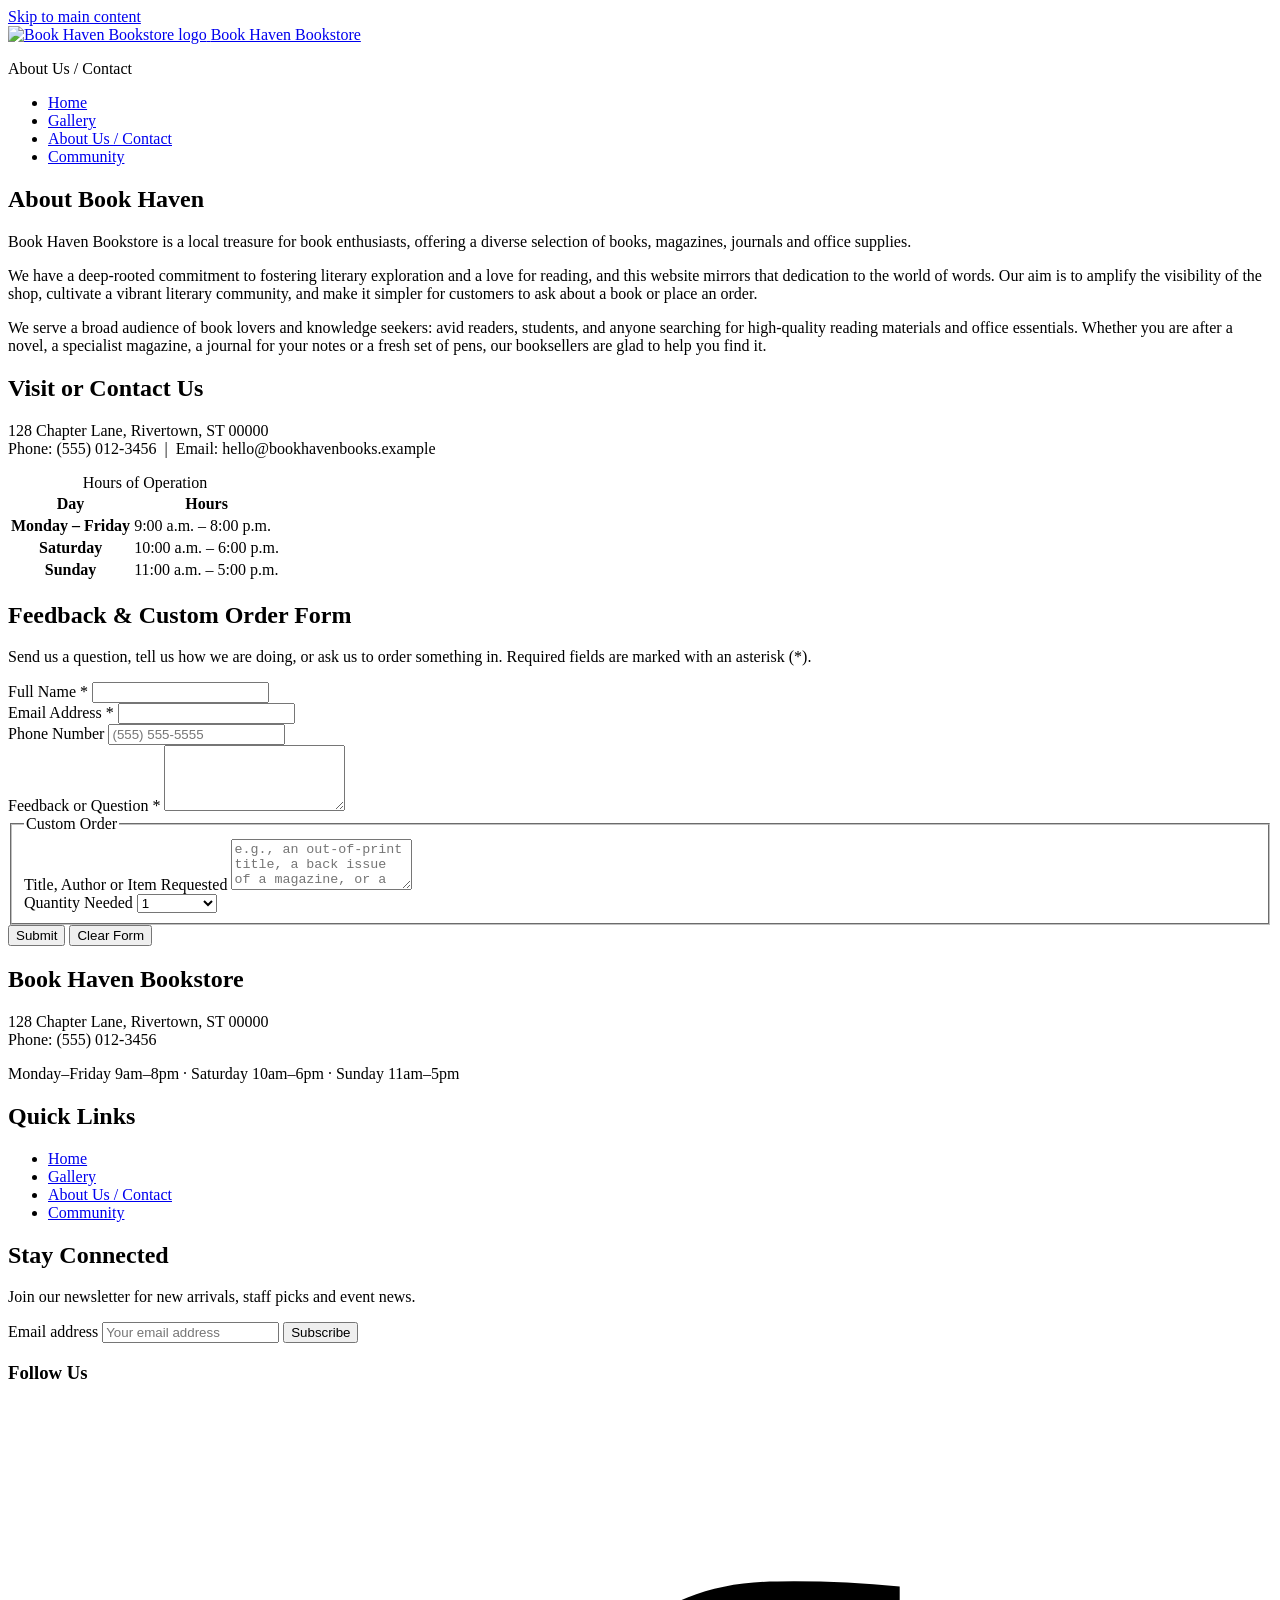
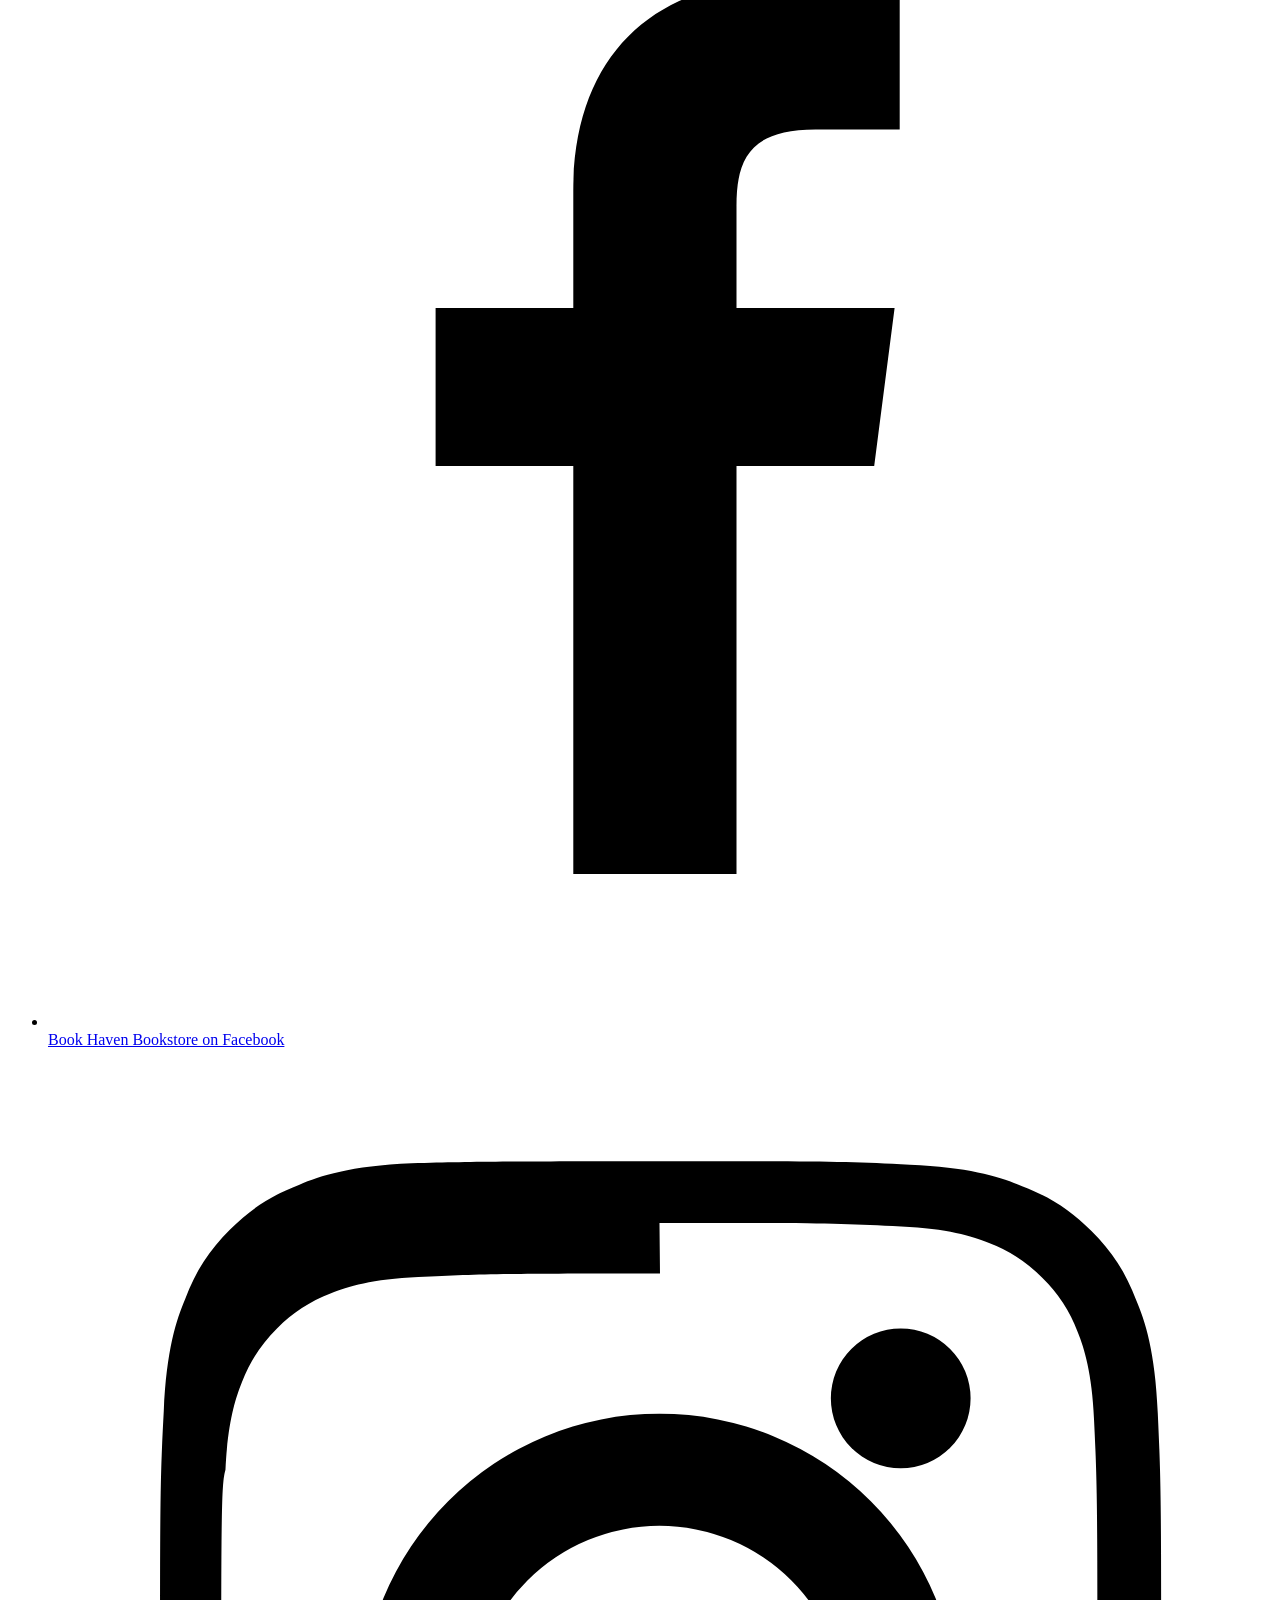
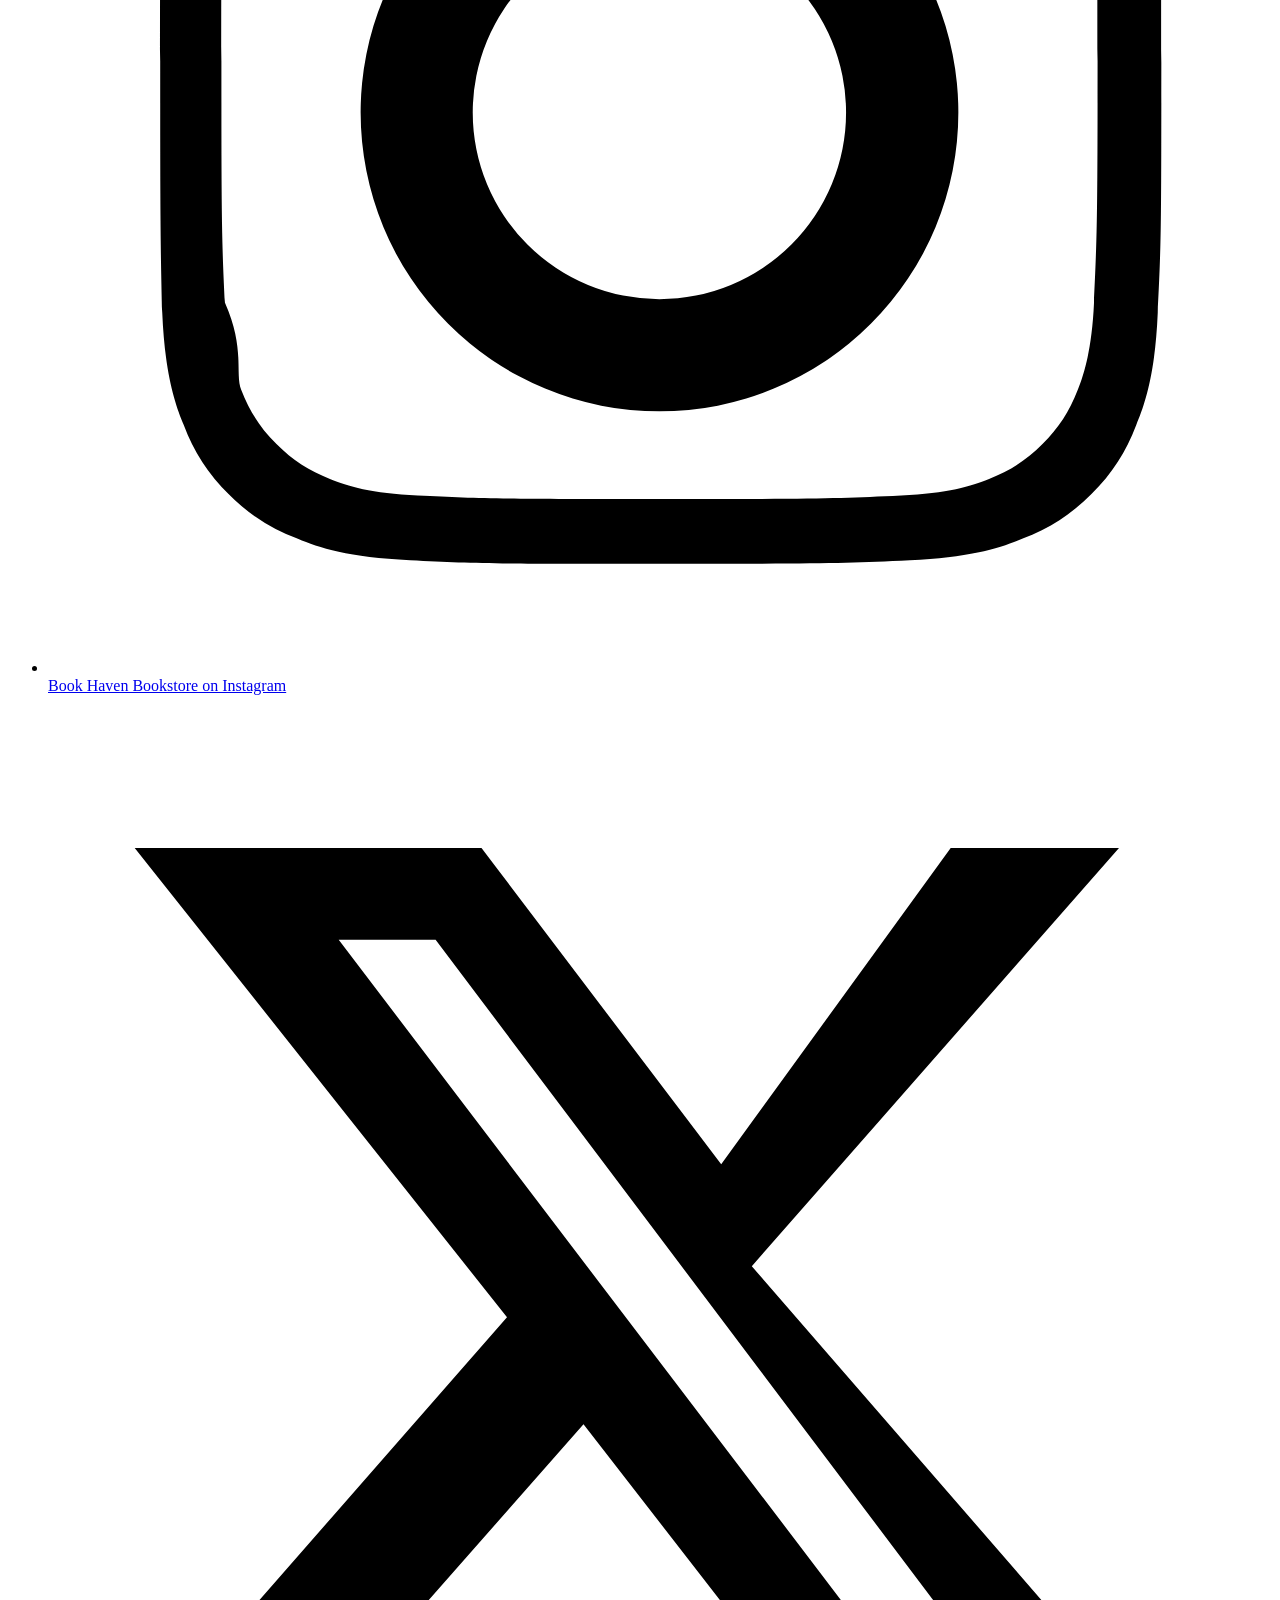
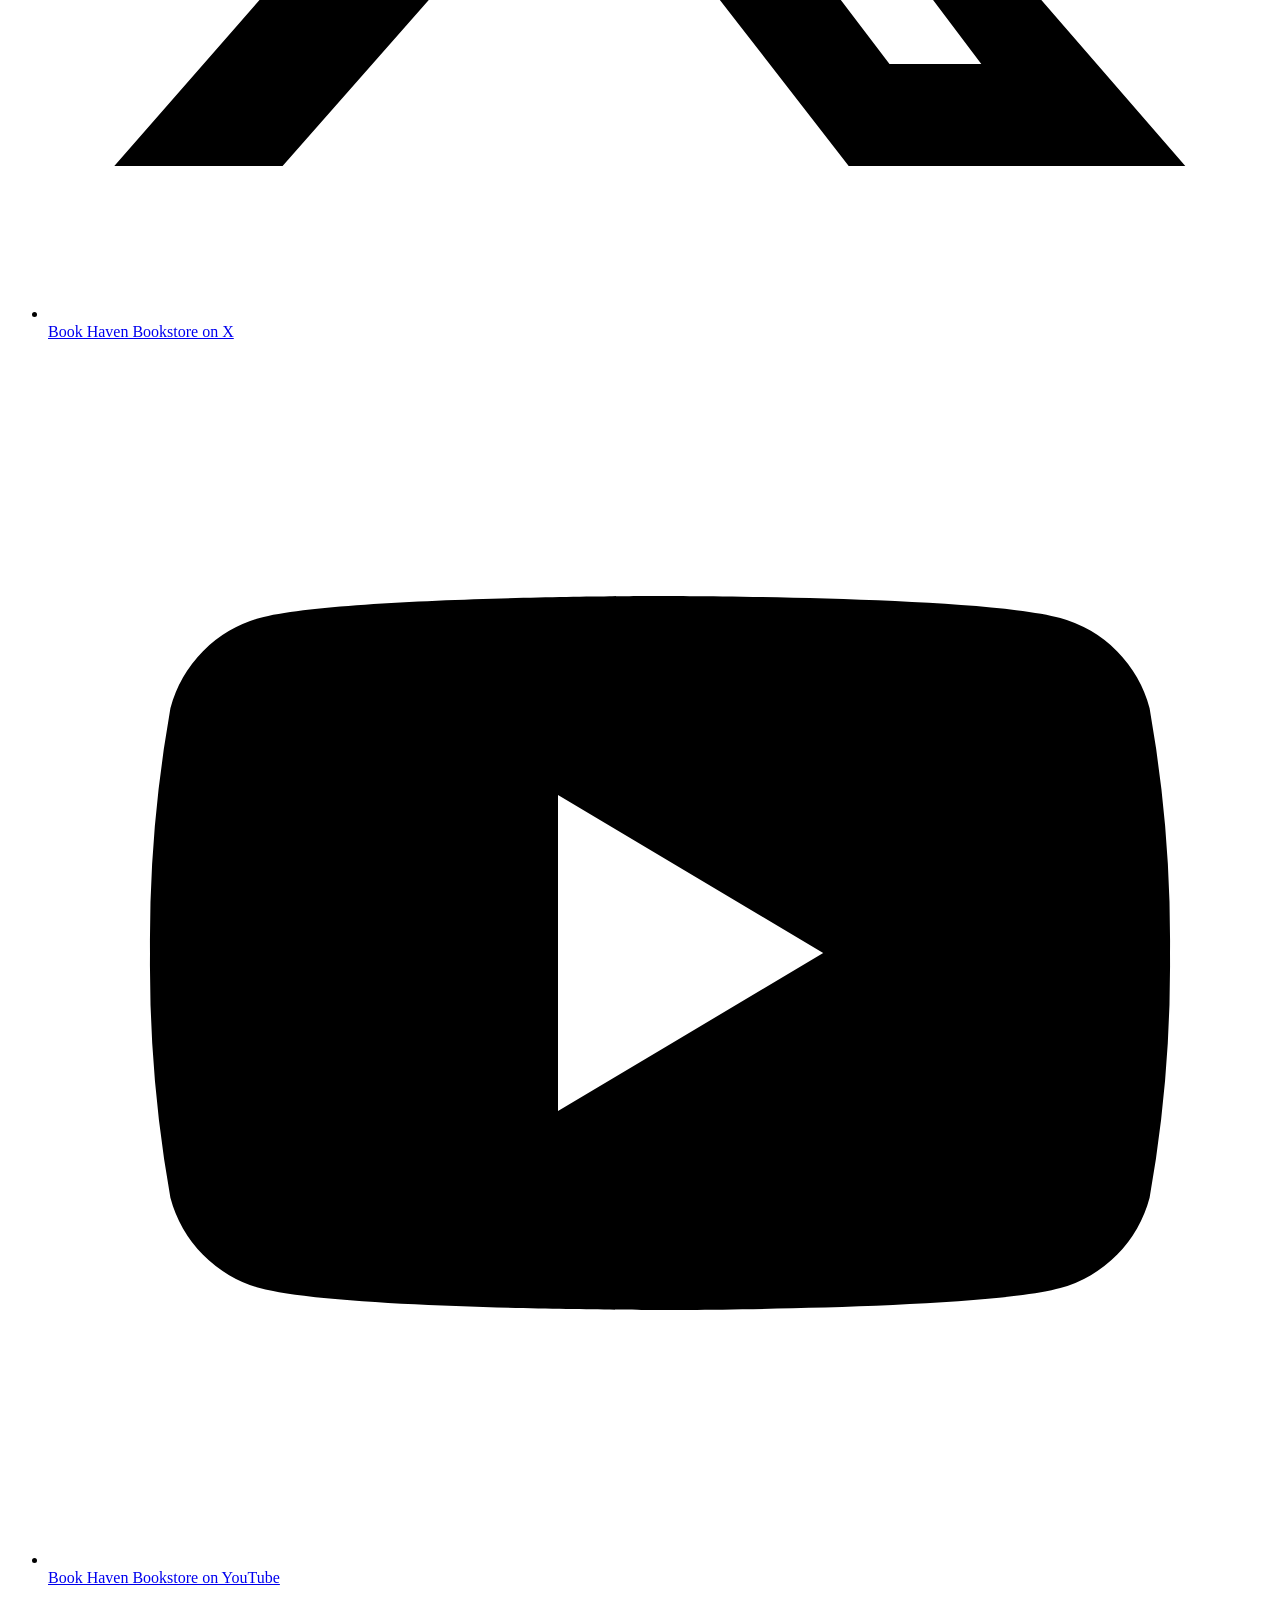
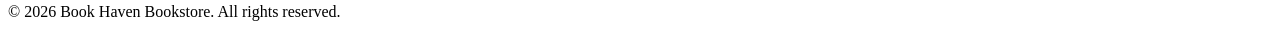
==== about.html @ c208ef8c "Add files via upload" ====
<!DOCTYPE html>
<html lang="en">
<head>
  <meta charset="UTF-8">
  <meta name="viewport" content="width=device-width, initial-scale=1.0">
  <title>Book Haven Bookstore | About Us / Contact</title>
  <meta name="description" content="About Book Haven Bookstore: hours of operation, contact details, and a feedback and custom order form.">
  <link rel="preconnect" href="https://fonts.googleapis.com">
  <link rel="preconnect" href="https://fonts.gstatic.com" crossorigin>
  <link href="https://fonts.googleapis.com/css2?family=Comfortaa:wght@400;700&amp;family=Carlito:ital,wght@0,400;0,700;1,400&amp;display=swap" rel="stylesheet">
  <link rel="stylesheet" href="css/style.css">
</head>
<body>
  <a class="skip-link" href="#main-content">Skip to main content</a>

  <header class="site-header">
    <div class="header-inner">
      <a class="brand" href="index.html">
        <img src="images/logo.png" alt="Book Haven Bookstore logo">
        <span class="brand-name">Book Haven Bookstore</span>
      </a>
      <p class="page-title">About Us / Contact</p>
    </div>
    <nav class="main-nav" aria-label="Primary navigation">
      <ul>
          <li><a href="index.html">Home</a></li>
          <li><a href="gallery.html">Gallery</a></li>
          <li><a href="about.html" aria-current="page">About Us / Contact</a></li>
          <li><a href="events.html">Community</a></li>
      </ul>
    </nav>
  </header>

  <main id="main-content">
    <section>
      <div class="container">
        <div class="section-title">
          <h1>About Book Haven</h1>
          <p class="lead">Book Haven Bookstore is a local treasure for book enthusiasts, offering a diverse selection of books, magazines, journals and office supplies.</p>
        </div>
        <div class="prose">
          <p>We have a deep-rooted commitment to fostering literary exploration and a love for reading, and this website mirrors that dedication to the world of words. Our aim is to amplify the visibility of the shop, cultivate a vibrant literary community, and make it simpler for customers to ask about a book or place an order.</p>
          <p>We serve a broad audience of book lovers and knowledge seekers: avid readers, students, and anyone searching for high-quality reading materials and office essentials. Whether you are after a novel, a specialist magazine, a journal for your notes or a fresh set of pens, our booksellers are glad to help you find it.</p>
        </div>
      </div>
    </section>

    <section class="alt-bg">
      <div class="container">
        <h2 class="subsection">Visit or Contact Us</h2>
        <div class="contact-info">
          <p>128 Chapter Lane, Rivertown, ST 00000<br>
          Phone: (555) 012-3456 &nbsp;|&nbsp; Email: hello@bookhavenbooks.example</p>
        </div>

        <table class="hours-table">
          <caption>Hours of Operation</caption>
          <thead>
            <tr>
              <th scope="col">Day</th>
              <th scope="col">Hours</th>
            </tr>
          </thead>
          <tbody>
            <tr><th scope="row">Monday &ndash; Friday</th><td>9:00 a.m. &ndash; 8:00 p.m.</td></tr>
            <tr><th scope="row">Saturday</th><td>10:00 a.m. &ndash; 6:00 p.m.</td></tr>
            <tr><th scope="row">Sunday</th><td>11:00 a.m. &ndash; 5:00 p.m.</td></tr>
          </tbody>
        </table>

        <div class="form-wrapper">
          <h2>Feedback &amp; Custom Order Form</h2>
          <p class="form-intro">Send us a question, tell us how we are doing, or ask us to order something in. Required fields are marked with an asterisk (*).</p>
          <form id="contact-form">
            <div class="form-group">
              <label for="name">Full Name <span class="required">*</span></label>
              <input type="text" id="name" name="name" autocomplete="name" required>
            </div>

            <div class="form-group">
              <label for="email">Email Address <span class="required">*</span></label>
              <input type="email" id="email" name="email" autocomplete="email" required>
            </div>

            <div class="form-group">
              <label for="phone">Phone Number</label>
              <input type="tel" id="phone" name="phone" autocomplete="tel" placeholder="(555) 555-5555">
            </div>

            <div class="form-group">
              <label for="message">Feedback or Question <span class="required">*</span></label>
              <textarea id="message" name="message" rows="4" required></textarea>
            </div>

            <fieldset>
              <legend>Custom Order</legend>
              <div class="form-group">
                <label for="custom-order">Title, Author or Item Requested</label>
                <textarea id="custom-order" name="custom-order" rows="3" placeholder="e.g., an out-of-print title, a back issue of a magazine, or a bulk order of notebooks."></textarea>
              </div>
              <div class="form-group">
                <label for="quantity">Quantity Needed</label>
                <select id="quantity" name="quantity">
                  <option value="1">1</option>
                  <option value="2">2</option>
                  <option value="3">3</option>
                  <option value="4+">4 or more</option>
                </select>
              </div>
            </fieldset>

            <div class="cart-actions form-actions">
              <button type="submit" class="btn" id="contact-submit-btn">Submit</button>
              <button type="reset" class="btn btn-secondary" id="contact-clear-btn">Clear Form</button>
            </div>
          </form>
        </div>
      </div>
    </section>
  </main>

  <footer class="site-footer">
    <div class="container footer-grid">
      <div>
        <h2 class="footer-heading">Book Haven Bookstore</h2>
        <p>128 Chapter Lane, Rivertown, ST 00000<br>
        Phone: (555) 012-3456</p>
        <p>Monday&ndash;Friday 9am&ndash;8pm &middot; Saturday 10am&ndash;6pm &middot; Sunday 11am&ndash;5pm</p>
      </div>
      <div>
        <h2 class="footer-heading">Quick Links</h2>
        <nav aria-label="Footer navigation">
          <ul class="footer-nav">
          <li><a href="index.html">Home</a></li>
          <li><a href="gallery.html">Gallery</a></li>
          <li><a href="about.html">About Us / Contact</a></li>
          <li><a href="events.html">Community</a></li>
          </ul>
        </nav>
      </div>
      <div>
        <h2 class="footer-heading">Stay Connected</h2>
        <p>Join our newsletter for new arrivals, staff picks and event news.</p>
        <form id="subscribe-form" class="subscribe-form">
          <label for="footer-email" class="visually-hidden">Email address</label>
          <input type="email" id="footer-email" name="footer-email" placeholder="Your email address" required>
          <button type="submit" class="btn" id="subscribe-btn">Subscribe</button>
        </form>
        <h3 class="social-heading">Follow Us</h3>
        <ul class="social-links">
          <li>
            <a href="https://www.facebook.com/" target="_blank" rel="noopener">
              <svg viewBox="0 0 24 24" aria-hidden="true" focusable="false"><path d="M13.5 21v-8h2.7l.4-3.1h-3.1V7.9c0-.9.25-1.5 1.55-1.5H16.7V3.6A21 21 0 0 0 14.3 3.5c-2.4 0-4 1.45-4 4.1v2.3H7.6V13h2.7v8z"/></svg>
              <span class="visually-hidden">Book Haven Bookstore on Facebook</span>
            </a>
          </li>
          <li>
            <a href="https://www.instagram.com/" target="_blank" rel="noopener">
              <svg viewBox="0 0 24 24" aria-hidden="true" focusable="false"><path d="M12 2.2c3.2 0 3.6 0 4.9.07 1.2.05 1.8.25 2.2.42.55.21.95.47 1.36.88.41.41.67.81.88 1.36.17.4.37 1 .42 2.2.06 1.3.07 1.7.07 4.9s0 3.6-.07 4.9c-.05 1.2-.25 1.8-.42 2.2-.21.55-.47.95-.88 1.36-.41.41-.81.67-1.36.88-.4.17-1 .37-2.2.42-1.3.06-1.7.07-4.9.07s-3.6 0-4.9-.07c-1.2-.05-1.8-.25-2.2-.42a3.7 3.7 0 0 1-1.36-.88 3.7 3.7 0 0 1-.88-1.36c-.17-.4-.37-1-.42-2.2C2.21 15.6 2.2 15.2 2.2 12s0-3.6.07-4.9c.05-1.2.25-1.8.42-2.2.21-.55.47-.95.88-1.36.41-.41.81-.67 1.36-.88.4-.17 1-.37 2.2-.42C8.4 2.21 8.8 2.2 12 2.2m0 2.2c-3.15 0-3.5.01-4.74.07-.9.04-1.39.19-1.71.32-.43.17-.74.37-1.06.69-.32.32-.52.63-.69 1.06-.13.32-.28.81-.32 1.71C3.41 8.5 3.4 8.85 3.4 12s.01 3.5.07 4.74c.4.9.19 1.39.32 1.71.17.43.37.74.69 1.06.32.32.63.52 1.06.69.32.13.81.28 1.71.32 1.24.06 1.59.07 4.74.07s3.5-.01 4.74-.07c.9-.04 1.39-.19 1.71-.32.43-.17.74-.37 1.06-.69.32-.32.52-.63.69-1.06.13-.32.28-.81.32-1.71.06-1.24.07-1.59.07-4.74s-.01-3.5-.07-4.74c-.04-.9-.19-1.39-.32-1.71a2.9 2.9 0 0 0-.69-1.06 2.9 2.9 0 0 0-1.06-.69c-.32-.13-.81-.28-1.71-.32-1.24-.06-1.59-.07-4.74-.07m0 3.74a5.86 5.86 0 1 1 0 11.72 5.86 5.86 0 0 1 0-11.72m0 2.2a3.66 3.66 0 1 0 0 7.32 3.66 3.66 0 0 0 0-7.32m6.1-2.5a1.37 1.37 0 1 1-2.74 0 1.37 1.37 0 0 1 2.74 0"/></svg>
              <span class="visually-hidden">Book Haven Bookstore on Instagram</span>
            </a>
          </li>
          <li>
            <a href="https://www.x.com/" target="_blank" rel="noopener">
              <svg viewBox="0 0 24 24" aria-hidden="true" focusable="false"><path d="M17.7 3h3.3l-7.2 8.2L22.3 21h-6.6l-5.2-6.7L4.6 21H1.3l7.7-8.8L1.7 3h6.8l4.7 6.2zm-1.2 16h1.8L7.6 4.8H5.7z"/></svg>
              <span class="visually-hidden">Book Haven Bookstore on X</span>
            </a>
          </li>
          <li>
            <a href="https://www.youtube.com/" target="_blank" rel="noopener">
              <svg viewBox="0 0 24 24" aria-hidden="true" focusable="false"><path d="M21.6 7.2a2.5 2.5 0 0 0-1.75-1.77C18.3 5 12 5 12 5s-6.3 0-7.85.43A2.5 2.5 0 0 0 2.4 7.2 26 26 0 0 0 2 12a26 26 0 0 0 .4 4.8 2.5 2.5 0 0 0 1.75 1.77C5.7 19 12 19 12 19s6.3 0 7.85-.43a2.5 2.5 0 0 0 1.75-1.77A26 26 0 0 0 22 12a26 26 0 0 0-.4-4.8M10 15.1V8.9l5.2 3.1z"/></svg>
              <span class="visually-hidden">Book Haven Bookstore on YouTube</span>
            </a>
          </li>
        </ul>
      </div>
    </div>
    <div class="footer-bottom">
      <p>&copy; 2026 Book Haven Bookstore. All rights reserved.</p>
    </div>
  </footer>

  <script src="js/script.js"></script>
</body>
</html>
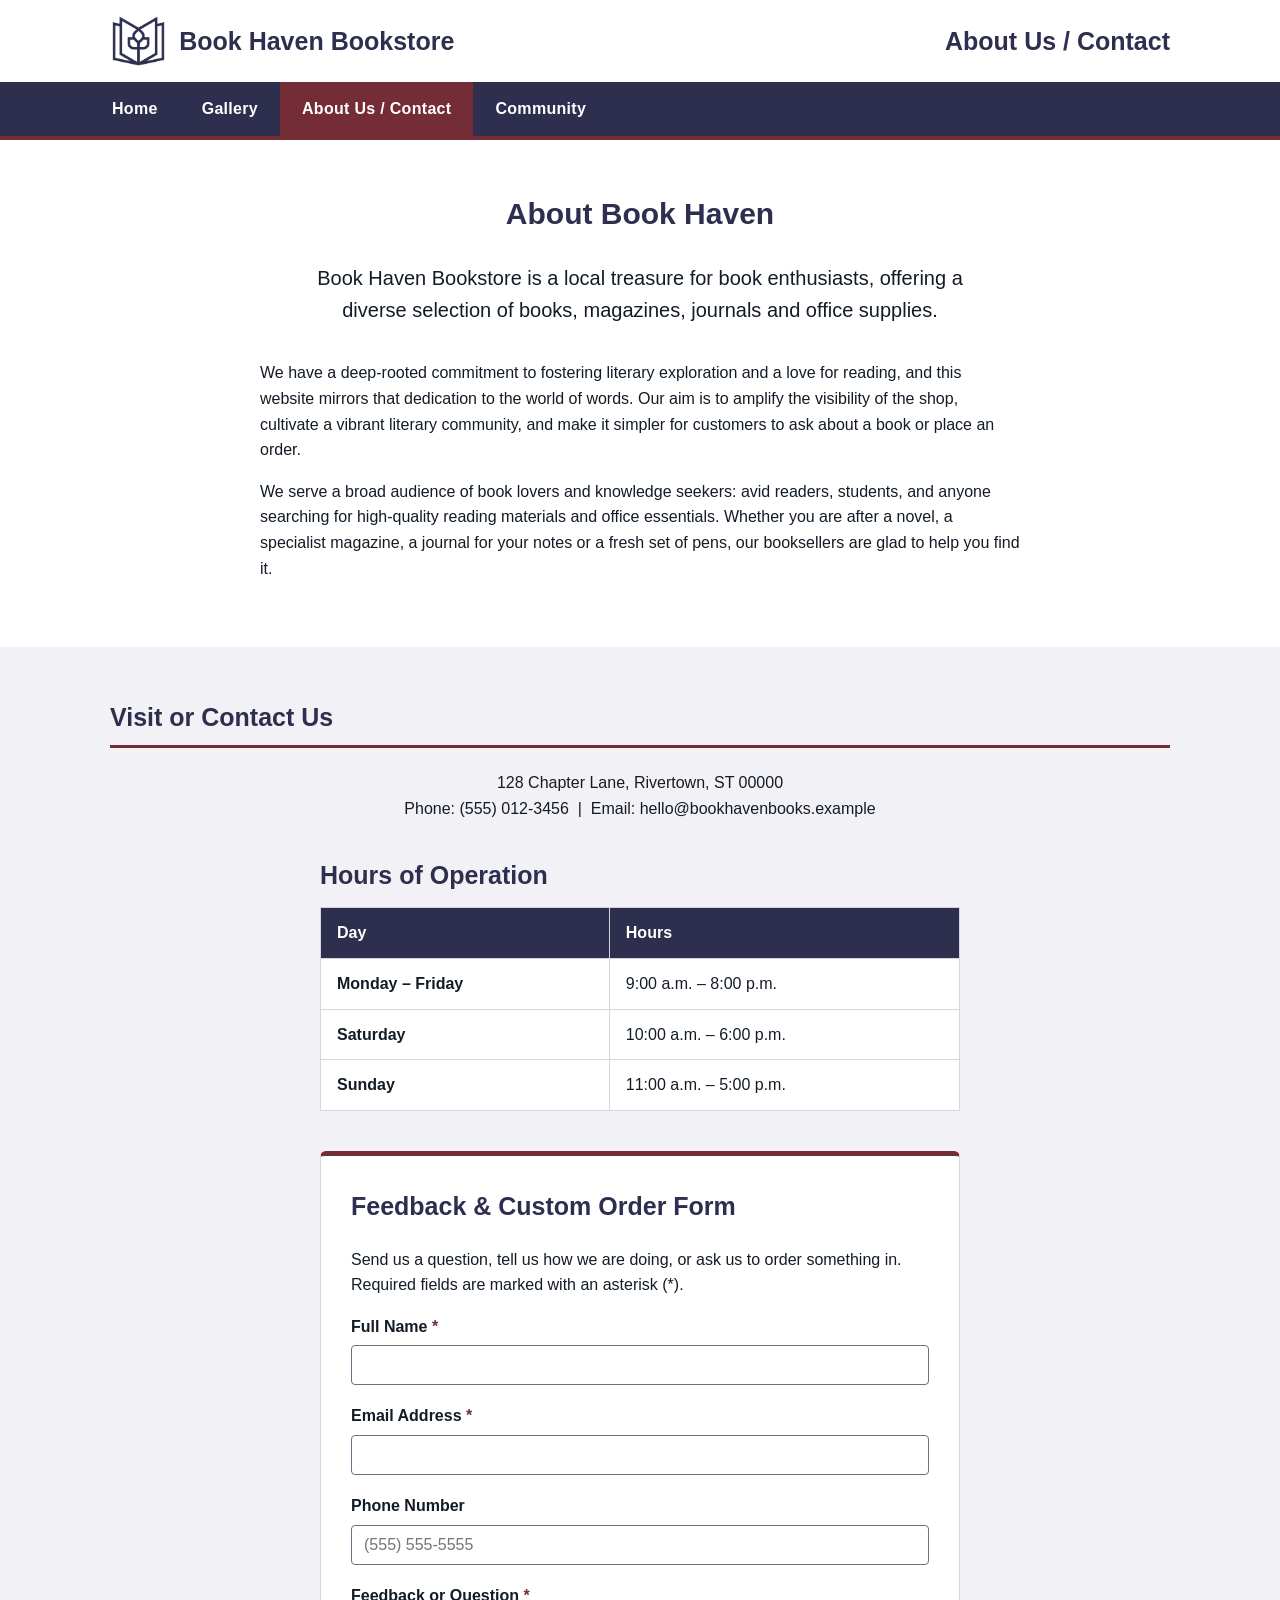
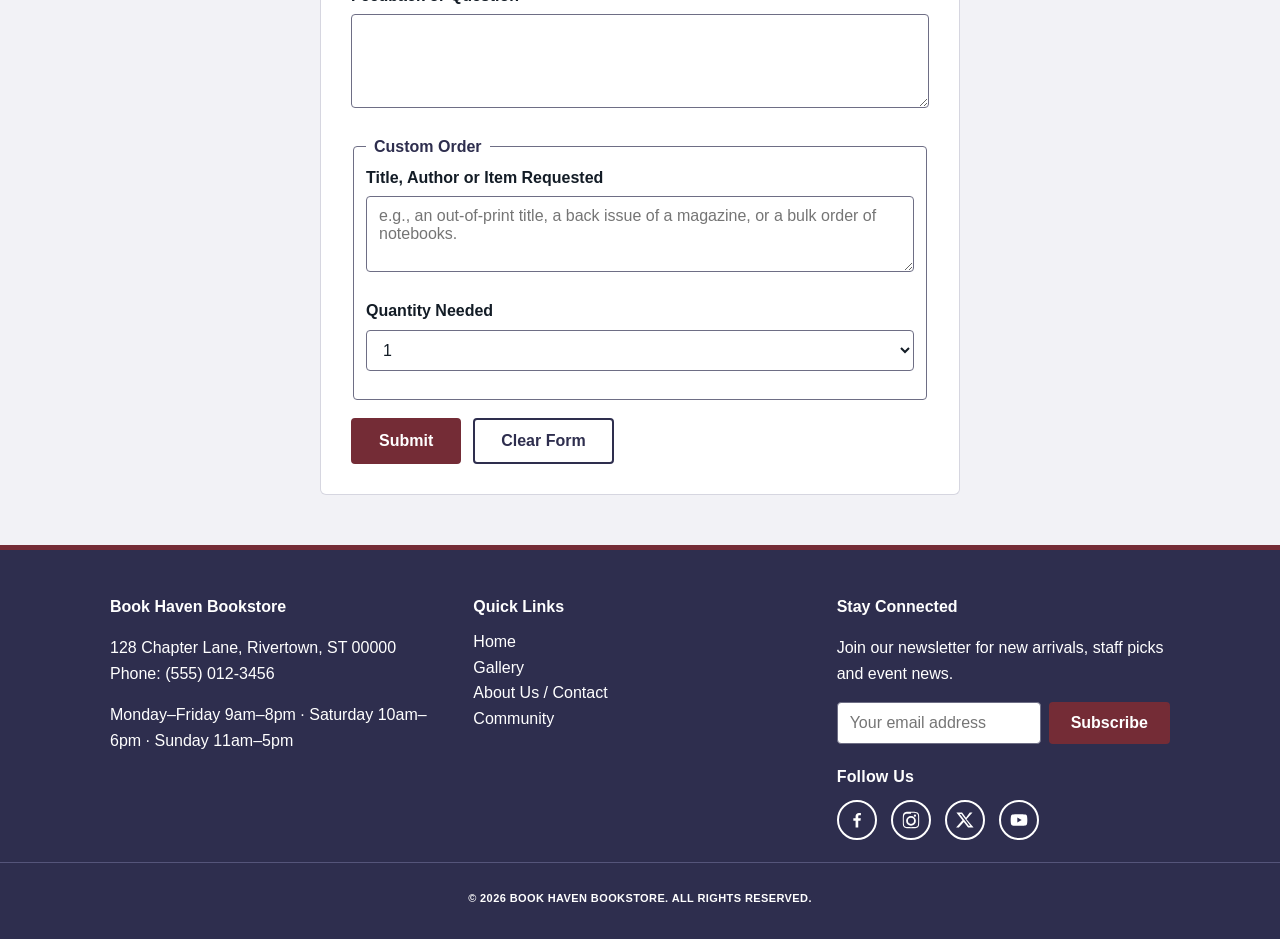
==== commit d0071efe: "Add files via upload" ====
--- a/about.html
+++ b/about.html
@@ -8,7 +8,7 @@
   <link rel="preconnect" href="https://fonts.googleapis.com">
   <link rel="preconnect" href="https://fonts.gstatic.com" crossorigin>
   <link href="https://fonts.googleapis.com/css2?family=Comfortaa:wght@400;700&amp;family=Carlito:ital,wght@0,400;0,700;1,400&amp;display=swap" rel="stylesheet">
-  <link rel="stylesheet" href="css/style.css">
+  <link rel="stylesheet" href="style.css">
 </head>
 <body>
   <a class="skip-link" href="#main-content">Skip to main content</a>
@@ -16,7 +16,7 @@
   <header class="site-header">
     <div class="header-inner">
       <a class="brand" href="index.html">
-        <img src="images/logo.png" alt="Book Haven Bookstore logo">
+        <img src="logo.png" alt="Book Haven Bookstore logo">
         <span class="brand-name">Book Haven Bookstore</span>
       </a>
       <p class="page-title">About Us / Contact</p>
@@ -180,6 +180,6 @@
     </div>
   </footer>
 
-  <script src="js/script.js"></script>
+  <script src="script.js"></script>
 </body>
 </html>
--- a/style.css
+++ b/style.css
@@ -0,0 +1,897 @@
+/* =========================================================
+   Book Haven Bookstore - style.css
+   Single external stylesheet linked from all four webpages.
+
+   COLOR PALETTE 2 (from Client Scenario and Criteria, Client 3)
+     Midnight Manuscript  #2E2E4E   primary brand / header / footer
+     Regal Quill          #5C2E5C   promotion panel
+     Literature Blue      #3F5461   promotion panel
+     Book Worm            #3E5641   promotion panel
+     Romantic Red         #742C36   calls to action and accents
+
+   FONT COLOR 2
+     Bookish Black        #131C26   all body and heading text on light backgrounds
+
+   TYPOGRAPHY OPTION 2
+     Title Large   Arial Bold 30px      -> h1
+     Title         Arial Bold 25px      -> h2
+     Subtitle      Comfortaa Normal 15px-> h3 and product names
+     Body Large    Calibri Normal 20px  -> lead paragraphs
+     Body Strong   Calibri Bold 16px    -> labels and emphasis
+     Body          Calibri Normal 16px  -> body copy
+     Captions      Arial Bold 11px      -> captions and small print
+
+   Carlito is loaded as a metric-compatible web fallback for Calibri,
+   which is not installed on every operating system.
+   ========================================================= */
+
+:root {
+  --midnight: #2E2E4E;
+  --quill: #5C2E5C;
+  --litblue: #3F5461;
+  --bookworm: #3E5641;
+  --romantic: #742C36;
+
+  --ink: #131C26;          /* Font Color 2 - Bookish Black */
+  --white: #FFFFFF;
+  --tint: #F2F2F6;         /* 5% tint of Midnight Manuscript, for alternating bands */
+  --rule: #D6D6E0;         /* hairline borders, tint of Midnight Manuscript */
+
+  --font-title: Arial, "Helvetica Neue", Helvetica, sans-serif;
+  --font-sub: "Comfortaa", "Trebuchet MS", sans-serif;
+  --font-body: Calibri, "Carlito", Candara, "Segoe UI", sans-serif;
+
+  --max-width: 1100px;
+}
+
+* {
+  box-sizing: border-box;
+}
+
+body {
+  margin: 0;
+  font-family: var(--font-body);
+  font-size: 16px;              /* Body - Calibri Normal 16px */
+  color: var(--ink);
+  background-color: var(--white);
+  line-height: 1.6;
+}
+
+h1 {
+  font-family: var(--font-title);
+  font-weight: bold;
+  font-size: 30px;              /* Title Large - Arial Bold 30px */
+  color: var(--midnight);
+  margin-top: 0;
+}
+
+h2 {
+  font-family: var(--font-title);
+  font-weight: bold;
+  font-size: 25px;              /* Title - Arial Bold 25px */
+  color: var(--midnight);
+  margin-top: 0;
+}
+
+h3 {
+  font-family: var(--font-sub);
+  font-weight: 700;
+  font-size: 15px;              /* Subtitle - Comfortaa 15px */
+  color: var(--romantic);
+  margin-top: 0;
+  margin-bottom: 8px;
+  letter-spacing: 0.2px;
+}
+
+p.lead {
+  font-size: 20px;              /* Body Large - Calibri Normal 20px */
+}
+
+strong,
+label,
+.price {
+  font-weight: bold;            /* Body Strong - Calibri Bold 16px */
+}
+
+.footer-bottom p,
+.event-date {
+  font-family: var(--font-title);
+  font-weight: bold;
+  font-size: 11px;              /* Captions - Arial Bold 11px */
+  letter-spacing: 0.4px;
+  text-transform: uppercase;
+}
+
+a {
+  color: var(--romantic);
+}
+
+img {
+  max-width: 100%;
+  display: block;
+}
+
+.container {
+  max-width: var(--max-width);
+  margin: 0 auto;
+  padding: 0 20px;
+}
+
+/* ---------------------------------------------------------
+   Accessibility helpers
+   --------------------------------------------------------- */
+.visually-hidden {
+  position: absolute;
+  width: 1px;
+  height: 1px;
+  margin: -1px;
+  padding: 0;
+  overflow: hidden;
+  clip: rect(0 0 0 0);
+  clip-path: inset(50%);
+  white-space: nowrap;
+  border: 0;
+}
+
+.skip-link {
+  position: absolute;
+  left: -999px;
+  top: auto;
+  background: var(--romantic);
+  color: var(--white);
+  padding: 8px 16px;
+  z-index: 100;
+}
+
+.skip-link:focus {
+  left: 10px;
+  top: 10px;
+}
+
+a:focus-visible,
+button:focus-visible,
+input:focus-visible,
+select:focus-visible,
+textarea:focus-visible {
+  outline: 3px solid var(--romantic);
+  outline-offset: 2px;
+}
+
+/* ---------------------------------------------------------
+   Header and navigation
+   --------------------------------------------------------- */
+header.site-header {
+  background-color: var(--white);
+  border-bottom: 4px solid var(--romantic);
+  position: sticky;
+  top: 0;
+  z-index: 50;
+}
+
+.header-inner {
+  max-width: var(--max-width);
+  margin: 0 auto;
+  padding: 12px 20px;
+  display: flex;
+  align-items: center;
+  justify-content: space-between;
+  flex-wrap: wrap;
+  gap: 12px;
+}
+
+.brand {
+  display: flex;
+  align-items: center;
+  gap: 12px;
+  text-decoration: none;
+}
+
+.brand img {
+  height: 58px;
+  width: auto;
+}
+
+.brand-name {
+  font-family: var(--font-title);
+  font-weight: bold;
+  font-size: 25px;
+  color: var(--midnight);
+}
+
+.page-title {
+  font-family: var(--font-title);
+  font-weight: bold;
+  font-size: 25px;
+  color: var(--midnight);
+  margin: 0;
+}
+
+nav.main-nav {
+  background-color: var(--midnight);
+}
+
+nav.main-nav ul {
+  list-style: none;
+  margin: 0 auto;
+  padding: 0;
+  display: flex;
+  flex-wrap: wrap;
+  max-width: var(--max-width);
+}
+
+nav.main-nav a {
+  display: block;
+  font-family: var(--font-body);
+  font-weight: bold;
+  color: var(--white);
+  text-decoration: none;
+  padding: 14px 22px;
+  letter-spacing: 0.3px;
+}
+
+nav.main-nav a:hover,
+nav.main-nav a:focus,
+nav.main-nav a[aria-current="page"] {
+  background-color: var(--romantic);
+  color: var(--white);
+}
+
+/* ---------------------------------------------------------
+   Hero and buttons
+   --------------------------------------------------------- */
+.hero {
+  background-color: var(--midnight);
+  color: var(--white);
+  text-align: center;
+  padding: 70px 20px;
+}
+
+.hero h1 {
+  color: var(--white);
+}
+
+.hero p {
+  max-width: 640px;
+  margin: 0 auto 26px;
+}
+
+.btn {
+  display: inline-block;
+  background-color: var(--romantic);
+  color: var(--white);
+  text-decoration: none;
+  font-family: var(--font-body);
+  font-weight: bold;
+  font-size: 16px;
+  padding: 12px 26px;
+  border: 2px solid var(--romantic);
+  border-radius: 4px;
+  cursor: pointer;
+}
+
+.btn:hover,
+.btn:focus {
+  background-color: var(--midnight);
+  border-color: var(--midnight);
+  color: var(--white);
+}
+
+.btn-secondary {
+  background-color: transparent;
+  border: 2px solid var(--midnight);
+  color: var(--midnight);
+}
+
+.btn-secondary:hover,
+.btn-secondary:focus {
+  background-color: var(--midnight);
+  border-color: var(--midnight);
+  color: var(--white);
+}
+
+/* ---------------------------------------------------------
+   Sections
+   --------------------------------------------------------- */
+section {
+  padding: 50px 0;
+}
+
+section.alt-bg {
+  background-color: var(--tint);
+}
+
+.section-title {
+  text-align: center;
+  margin-bottom: 34px;
+}
+
+.section-title p {
+  max-width: 700px;
+  margin: 10px auto 0;
+}
+
+.prose {
+  max-width: 760px;
+  margin: 0 auto;
+}
+
+.subsection {
+  border-bottom: 3px solid var(--romantic);
+  padding-bottom: 8px;
+  margin-bottom: 22px;
+}
+
+/* ---------------------------------------------------------
+   Homepage: promotions, cards, categories
+   --------------------------------------------------------- */
+.promo-grid,
+.card-grid {
+  display: flex;
+  flex-wrap: wrap;
+  gap: 24px;
+}
+
+.promo {
+  flex: 1 1 280px;
+  color: var(--white);
+  border-radius: 6px;
+  padding: 26px;
+  text-align: center;
+}
+
+.promo h3 {
+  color: var(--white);
+  font-size: 15px;
+}
+
+.promo-a { background-color: var(--quill); }
+.promo-b { background-color: var(--litblue); }
+.promo-c { background-color: var(--bookworm); }
+
+.card {
+  background-color: var(--white);
+  border: 1px solid var(--rule);
+  border-top: 5px solid var(--romantic);
+  border-radius: 6px;
+  overflow: hidden;
+  text-align: center;
+  flex: 1 1 280px;
+}
+
+.card img {
+  width: 100%;
+  height: auto;
+  border-bottom: 1px solid var(--rule);
+}
+
+.card-body {
+  padding: 18px;
+}
+
+.category-list {
+  list-style: none;
+  padding: 0;
+  margin: 0;
+  display: flex;
+  flex-wrap: wrap;
+  gap: 14px;
+}
+
+.category-list li {
+  flex: 1 1 280px;
+}
+
+.category-list a {
+  display: block;
+  background-color: var(--white);
+  border: 1px solid var(--rule);
+  border-left: 6px solid var(--midnight);
+  border-radius: 4px;
+  padding: 14px 18px;
+  font-weight: bold;
+  text-decoration: none;
+  color: var(--ink);
+}
+
+.category-list a:hover,
+.category-list a:focus {
+  background-color: var(--midnight);
+  color: var(--white);
+}
+
+/* ---------------------------------------------------------
+   Gallery: 3 x 3 product table
+   --------------------------------------------------------- */
+table.gallery-table {
+  width: 100%;
+  border-collapse: collapse;
+  background-color: var(--white);
+}
+
+table.gallery-table th,
+table.gallery-table td {
+  border: 1px solid var(--rule);
+  padding: 18px;
+  text-align: center;
+  vertical-align: top;
+}
+
+table.gallery-table th {
+  background-color: var(--midnight);
+  color: var(--white);
+  font-family: var(--font-title);
+  font-size: 16px;
+}
+
+table.gallery-table img {
+  width: 100%;
+  max-width: 260px;
+  height: auto;
+  margin: 0 auto 12px;
+  border: 1px solid var(--rule);
+  border-radius: 4px;
+}
+
+table.gallery-table h3 {
+  font-size: 15px;
+  margin-bottom: 6px;
+}
+
+.book-desc {
+  margin: 0 0 10px;
+}
+
+.price {
+  color: var(--romantic);
+  margin: 6px 0 14px;
+}
+
+#cart-summary {
+  background-color: var(--tint);
+  border: 2px solid var(--midnight);
+  border-radius: 6px;
+  padding: 14px 20px;
+  margin: 0 0 30px;
+  display: flex;
+  justify-content: space-between;
+  align-items: center;
+  flex-wrap: wrap;
+  gap: 12px;
+}
+
+#cart-summary p {
+  margin: 0;
+}
+
+.cart-actions {
+  display: flex;
+  gap: 12px;
+  flex-wrap: wrap;
+}
+
+/* ---------------------------------------------------------
+   View Cart modal window
+   --------------------------------------------------------- */
+.modal-overlay {
+  display: none;
+  position: fixed;
+  inset: 0;
+  background: rgba(19, 28, 38, 0.66);
+  z-index: 200;
+  align-items: center;
+  justify-content: center;
+  padding: 20px;
+}
+
+.modal-overlay.open {
+  display: flex;
+}
+
+.modal-box {
+  background: var(--white);
+  border-radius: 8px;
+  max-width: 500px;
+  width: 100%;
+  max-height: 80vh;
+  overflow-y: auto;
+  padding: 26px;
+  position: relative;
+  border-top: 6px solid var(--romantic);
+}
+
+.modal-box h2 {
+  padding-right: 34px;
+}
+
+.modal-close {
+  position: absolute;
+  top: 8px;
+  right: 12px;
+  background: none;
+  border: none;
+  font-size: 26px;
+  line-height: 1;
+  cursor: pointer;
+  color: var(--midnight);
+}
+
+#cart-items-list {
+  list-style: none;
+  padding: 0;
+  margin: 0 0 16px;
+}
+
+#cart-items-list li {
+  display: flex;
+  justify-content: space-between;
+  gap: 16px;
+  border-bottom: 1px solid var(--rule);
+  padding: 9px 0;
+}
+
+#cart-items-list li.cart-empty {
+  justify-content: flex-start;
+  font-style: italic;
+}
+
+.cart-total {
+  border-top: 2px solid var(--midnight);
+  padding-top: 10px;
+  margin: 0 0 18px;
+  text-align: right;
+}
+
+/* ---------------------------------------------------------
+   About Us: hours table and form
+   --------------------------------------------------------- */
+table.hours-table {
+  width: 100%;
+  max-width: 640px;
+  margin: 0 auto 40px;
+  border-collapse: collapse;
+  background-color: var(--white);
+}
+
+table.hours-table caption {
+  font-family: var(--font-title);
+  font-weight: bold;
+  font-size: 25px;
+  color: var(--midnight);
+  text-align: left;
+  padding-bottom: 12px;
+}
+
+table.hours-table th,
+table.hours-table td {
+  border: 1px solid var(--rule);
+  padding: 12px 16px;
+  text-align: left;
+}
+
+table.hours-table thead th {
+  background-color: var(--midnight);
+  color: var(--white);
+  font-family: var(--font-title);
+  font-size: 16px;
+}
+
+.contact-info {
+  max-width: 640px;
+  margin: 0 auto 34px;
+  text-align: center;
+}
+
+.form-wrapper {
+  background-color: var(--white);
+  border: 1px solid var(--rule);
+  border-top: 5px solid var(--romantic);
+  border-radius: 6px;
+  padding: 30px;
+  max-width: 640px;
+  margin: 0 auto;
+}
+
+.form-intro {
+  margin-top: 0;
+}
+
+.form-group {
+  margin-bottom: 18px;
+}
+
+label {
+  display: block;
+  margin-bottom: 6px;
+}
+
+input[type="text"],
+input[type="email"],
+input[type="tel"],
+select,
+textarea {
+  width: 100%;
+  padding: 10px 12px;
+  border: 1px solid #6E6E85;
+  border-radius: 4px;
+  font-family: var(--font-body);
+  font-size: 16px;
+  background-color: var(--white);
+  color: var(--ink);
+}
+
+fieldset {
+  border: 1px solid #6E6E85;
+  border-radius: 4px;
+  margin-bottom: 18px;
+}
+
+legend {
+  font-family: var(--font-title);
+  font-weight: bold;
+  font-size: 16px;
+  color: var(--midnight);
+  padding: 0 8px;
+}
+
+.required {
+  color: var(--romantic);
+}
+
+.form-actions {
+  margin-top: 8px;
+}
+
+/* ---------------------------------------------------------
+   Community page
+   --------------------------------------------------------- */
+.event-list {
+  display: flex;
+  flex-wrap: wrap;
+  gap: 20px;
+}
+
+.event-card {
+  flex: 1 1 320px;
+  background-color: var(--white);
+  border: 1px solid var(--rule);
+  border-left: 6px solid var(--romantic);
+  border-radius: 4px;
+  padding: 20px;
+}
+
+.event-card.involvement {
+  background-color: var(--midnight);
+  border-color: var(--midnight);
+  border-left-color: var(--romantic);
+  color: var(--white);
+}
+
+.event-card.involvement h3 {
+  color: var(--white);
+}
+
+.event-date {
+  color: var(--midnight);
+  margin-bottom: 8px;
+  display: block;
+}
+
+blockquote.testimonial {
+  background-color: var(--tint);
+  border-left: 6px solid var(--midnight);
+  margin: 0 0 20px;
+  padding: 18px 22px;
+  font-style: italic;
+}
+
+blockquote.testimonial footer {
+  margin-top: 10px;
+  font-style: normal;
+  font-weight: bold;
+  color: var(--midnight);
+}
+
+/* ---------------------------------------------------------
+   Footer
+   --------------------------------------------------------- */
+footer.site-footer {
+  background-color: var(--midnight);
+  color: var(--white);
+  padding: 44px 0 20px;
+  border-top: 5px solid var(--romantic);
+}
+
+.footer-grid {
+  display: flex;
+  flex-wrap: wrap;
+  gap: 30px;
+  margin-bottom: 22px;
+}
+
+.footer-grid > div {
+  flex: 1 1 240px;
+}
+
+.footer-heading {
+  color: var(--white);
+  font-size: 16px;
+  margin-bottom: 10px;
+}
+
+.social-heading {
+  color: var(--white);
+  font-family: var(--font-title);
+  font-weight: bold;
+  font-size: 16px;
+  margin: 20px 0 10px;
+}
+
+.footer-nav {
+  list-style: none;
+  padding: 0;
+  margin: 0;
+}
+
+.footer-grid a {
+  color: var(--white);
+  text-decoration: none;
+}
+
+.footer-grid a:hover,
+.footer-grid a:focus {
+  text-decoration: underline;
+}
+
+.subscribe-form {
+  display: flex;
+  gap: 8px;
+  flex-wrap: wrap;
+}
+
+.subscribe-form input[type="email"] {
+  flex: 1 1 160px;
+  min-width: 0;
+}
+
+.subscribe-form .btn {
+  padding: 10px 20px;
+}
+
+.social-links {
+  list-style: none;
+  display: flex;
+  gap: 14px;
+  padding: 0;
+  margin: 0;
+}
+
+.social-links a {
+  display: inline-flex;
+  align-items: center;
+  justify-content: center;
+  width: 40px;
+  height: 40px;
+  border: 2px solid var(--white);
+  border-radius: 50%;
+}
+
+.social-links svg {
+  width: 20px;
+  height: 20px;
+  fill: var(--white);
+}
+
+.social-links a:hover,
+.social-links a:focus {
+  background-color: var(--white);
+}
+
+.social-links a:hover svg,
+.social-links a:focus svg {
+  fill: var(--midnight);
+}
+
+.footer-bottom {
+  text-align: center;
+  border-top: 1px solid #55557A;
+  padding-top: 16px;
+}
+
+/* ---------------------------------------------------------
+   RESPONSIVE WEB DESIGN
+   Breakpoint 1 (max-width 800px): tablet.
+   --------------------------------------------------------- */
+@media (max-width: 800px) {
+  .card,
+  .promo {
+    flex-basis: 45%;
+  }
+
+  .brand-name {
+    font-size: 20px;
+  }
+
+  .event-card,
+  .footer-grid > div,
+  .category-list li {
+    flex-basis: 100%;
+  }
+
+  .page-title {
+    font-size: 20px;
+  }
+}
+
+/* Breakpoint 2 (max-width 600px): phone. */
+@media (max-width: 600px) {
+  .header-inner {
+    flex-direction: column;
+    justify-content: center;
+    text-align: center;
+    gap: 6px;
+  }
+
+  nav.main-nav ul {
+    justify-content: center;
+  }
+
+  nav.main-nav a {
+    padding: 12px 14px;
+  }
+
+  .brand-name {
+    font-size: 18px;
+  }
+
+  .brand img {
+    height: 46px;
+  }
+
+  .card,
+  .promo {
+    flex-basis: 100%;
+  }
+
+  h1 {
+    font-size: 25px;
+  }
+
+  p.lead {
+    font-size: 18px;
+  }
+
+  #cart-summary {
+    justify-content: center;
+    text-align: center;
+  }
+
+  /* The 3 x 3 product table restacks into full-width blocks so the
+     customer never has to scroll sideways on a phone. */
+  table.gallery-table,
+  table.gallery-table tbody,
+  table.gallery-table tr,
+  table.gallery-table td {
+    display: block;
+    width: 100%;
+  }
+
+  table.gallery-table thead {
+    display: none;
+  }
+
+  table.gallery-table tr {
+    margin-bottom: 16px;
+  }
+
+  .social-links {
+    justify-content: flex-start;
+  }
+}
+
+/* Honour a visitor's reduced-motion preference. */
+@media (prefers-reduced-motion: reduce) {
+  * {
+    scroll-behavior: auto !important;
+    transition-duration: 0.001ms !important;
+  }
+}
